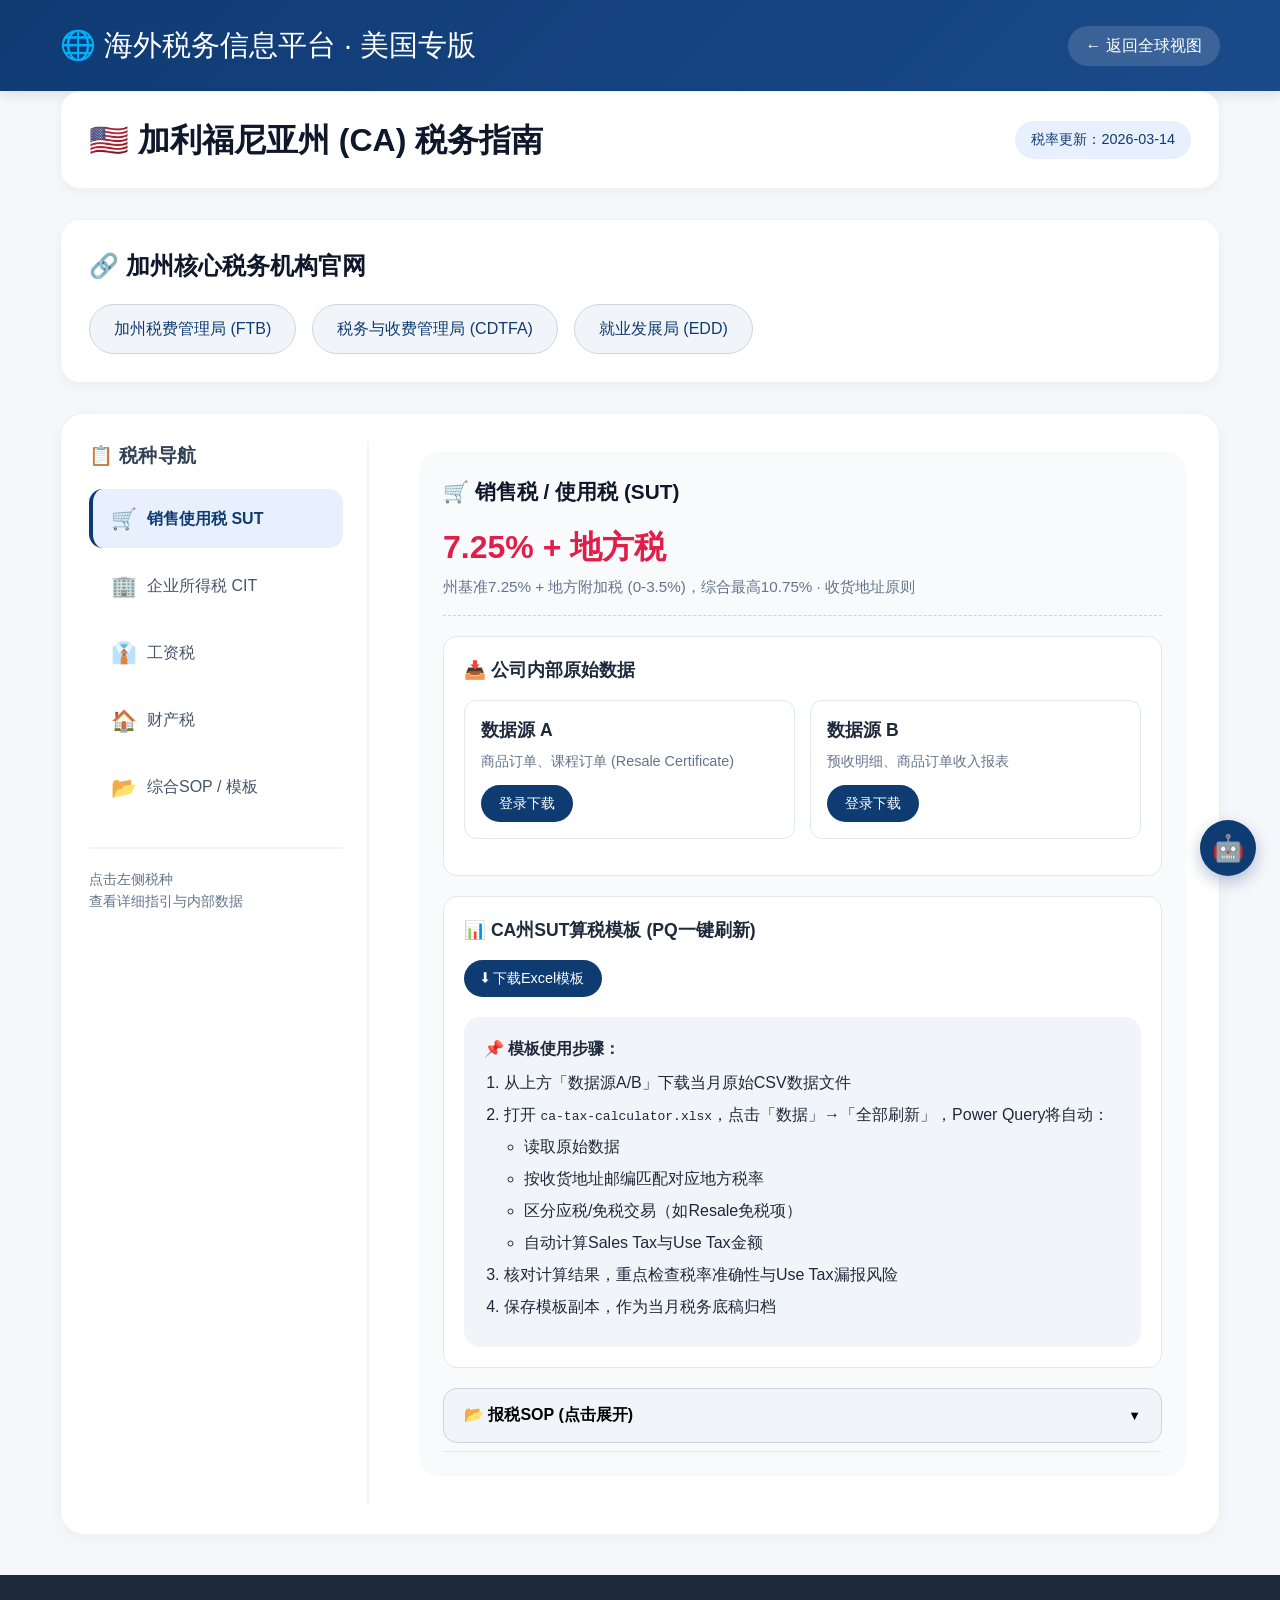
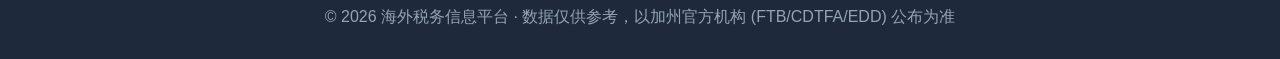
==== pages/us-ca.html @ 2dff4c27 "Update us-ca.html" ====
<!DOCTYPE html>
<html lang="zh-CN">
<head>
    <meta charset="UTF-8">
    <meta name="viewport" content="width=device-width, initial-scale=1.0">
    <title>加利福尼亚州 (CA) · 税务详情</title>
    <style>
        * {
            margin: 0;
            padding: 0;
            box-sizing: border-box;
        }

        body {
            font-family: -apple-system, BlinkMacSystemFont, "Segoe UI", Roboto, "Helvetica Neue", Arial, sans-serif;
            line-height: 1.5;
            color: #1e293b;
            background-color: #f5f7fb;
        }

        /* 固定宽度1200px */
        .container {
            width: 1200px;
            margin: 0 auto;
            padding: 0 20px;
        }

        /* 导航栏 */
        header {
            background: linear-gradient(135deg, #0f3b73, #1a4a8a);
            color: white;
            padding: 24px 0;
            box-shadow: 0 4px 12px rgba(0,0,0,0.1);
        }

        header .container {
            display: flex;
            justify-content: space-between;
            align-items: center;
        }

        header h1 {
            font-size: 1.8rem;
            font-weight: 500;
            display: flex;
            align-items: center;
            gap: 10px;
        }

        .back-link {
            color: white;
            text-decoration: none;
            padding: 8px 18px;
            background: rgba(255,255,255,0.15);
            border-radius: 30px;
            font-weight: 500;
            transition: background 0.2s;
        }
        .back-link:hover {
            background: rgba(255,255,255,0.3);
        }

        /* 主体 */
        main {
            padding: 40px 0;
        }

        /* 头部标题区 */
        .tax-detail-header {
            display: flex;
            justify-content: space-between;
            align-items: center;
            margin-bottom: 30px;
            background: white;
            padding: 24px 28px;
            border-radius: 20px;
            box-shadow: 0 4px 12px rgba(0,0,0,0.04);
            border: 1px solid #eef2f6;
        }
        .tax-detail-header h2 {
            font-size: 2rem;
            font-weight: 600;
            color: #0f172a;
        }
        .update-tag {
            background: #e8f0fe;
            color: #0f3b73;
            padding: 8px 16px;
            border-radius: 40px;
            font-size: 0.9rem;
            font-weight: 500;
        }

        /* 核心官网链接 */
        .core-links-section {
            background: white;
            border-radius: 20px;
            padding: 28px;
            margin-bottom: 30px;
            box-shadow: 0 4px 12px rgba(0,0,0,0.04);
            border: 1px solid #eef2f6;
        }
        .core-links-section h3 {
            font-size: 1.5rem;
            font-weight: 600;
            color: #0f172a;
            margin-bottom: 20px;
            display: flex;
            align-items: center;
            gap: 8px;
        }
        .links-grid {
            display: flex;
            gap: 16px;
            flex-wrap: wrap;
        }
        .gov-button {
            display: inline-block;
            padding: 12px 24px;
            background: #f1f5f9;
            color: #0f3b73;
            text-decoration: none;
            border-radius: 40px;
            font-weight: 500;
            border: 1px solid #cbd5e1;
            transition: all 0.2s;
        }
        .gov-button:hover {
            background: #e2e8f0;
            border-color: #94a3b8;
        }

        /* ===== 左右分栏导航 ===== */
        .tax-detail-grid {
            display: flex;
            gap: 30px;
            background: white;
            border-radius: 24px;
            padding: 28px;
            box-shadow: 0 4px 16px rgba(0,0,0,0.04);
            border: 1px solid #eef2f6;
            min-height: 600px;
        }

        /* 左侧税种导航 */
        .tax-nav {
            width: 280px;
            flex-shrink: 0;
            border-right: 2px solid #f1f5f9;
            padding-right: 24px;
        }
        .tax-nav h4 {
            font-size: 1.2rem;
            font-weight: 600;
            color: #334155;
            margin-bottom: 18px;
            letter-spacing: 0.3px;
        }
        .tax-nav-list {
            display: flex;
            flex-direction: column;
            gap: 8px;
        }
        .tax-nav-item {
            padding: 14px 18px;
            border-radius: 14px;
            font-size: 1rem;
            font-weight: 500;
            color: #475569;
            cursor: pointer;
            transition: all 0.2s;
            display: flex;
            align-items: center;
            gap: 10px;
            border-left: 4px solid transparent;
        }
        .tax-nav-item:hover {
            background: #f8fafc;
            color: #0f3b73;
        }
        .tax-nav-item.active {
            background: #e8f0fe;
            color: #0f3b73;
            border-left-color: #0f3b73;
            font-weight: 600;
        }
        .tax-nav-item .emoji-bg {
            font-size: 1.3rem;
        }

        /* 右侧内容面板 */
        .tax-content-panel {
            flex: 1;
            min-width: 0;
            background: #ffffff;
            border-radius: 16px;
            padding: 10px 5px 10px 20px;
        }
        .tax-content-pane {
            display: none;
            animation: fadeIn 0.3s ease;
        }
        .tax-content-pane.active-pane {
            display: block;
        }
        @keyframes fadeIn {
            from { opacity: 0.3; transform: translateY(5px); }
            to { opacity: 1; transform: translateY(0); }
        }

        /* 右侧内容卡片样式 */
        .pane-card {
            background: #f8fafc;
            border-radius: 20px;
            padding: 24px;
            margin-bottom: 20px;
        }
        .pane-card h5 {
            font-size: 1.3rem;
            font-weight: 600;
            color: #0f172a;
            margin-bottom: 16px;
            display: flex;
            align-items: center;
            gap: 10px;
        }
        .rate-badge {
            font-size: 2rem;
            font-weight: 700;
            color: #e11d48;
            margin: 10px 0 5px;
        }
        .rate-desc {
            color: #64748b;
            font-size: 0.95rem;
            margin-bottom: 20px;
            border-bottom: 1px dashed #cbd5e1;
            padding-bottom: 16px;
        }
        .data-block {
            background: white;
            border-radius: 14px;
            padding: 20px;
            margin: 20px 0;
            border: 1px solid #e2e8f0;
        }
        .data-block h6 {
            font-size: 1.1rem;
            font-weight: 600;
            margin-bottom: 12px;
            color: #1e293b;
        }
        .data-links {
            display: flex;
            gap: 15px;
            flex-wrap: wrap;
            margin: 16px 0;
        }
        .data-link-item {
            background: white;
            border-radius: 12px;
            padding: 16px;
            flex: 1 1 200px;
            border: 1px solid #e2e8f0;
        }
        .data-link-item h6 {
            margin-bottom: 8px;
        }
        .data-link-desc {
            color: #64748b;
            font-size: 0.9rem;
            margin-bottom: 12px;
        }
        .btn {
            display: inline-block;
            padding: 8px 18px;
            border-radius: 40px;
            font-weight: 500;
            text-decoration: none;
            font-size: 0.9rem;
            border: none;
            cursor: pointer;
            transition: 0.2s;
        }
        .btn-primary {
            background: #0f3b73;
            color: white;
        }
        .btn-primary:hover {
            background: #0a2955;
        }
        .btn-secondary {
            background: white;
            color: #0f3b73;
            border: 1px solid #cbd5e1;
        }
        .btn-secondary:hover {
            background: #f1f5f9;
        }

        /* 折叠SOP */
        .collapsible {
            background: #f1f5f9;
            border: 1px solid #cbd5e1;
            padding: 16px 20px;
            width: 100%;
            text-align: left;
            font-size: 1rem;
            font-weight: 600;
            border-radius: 14px;
            cursor: pointer;
            display: flex;
            justify-content: space-between;
            align-items: center;
            margin: 20px 0 8px;
        }
        .collapsible:hover {
            background: #e2e8f0;
        }
        .collapsible::after {
            content: '▼';
            font-size: 0.8rem;
            transition: transform 0.3s;
        }
        .collapsible.active::after {
            transform: rotate(180deg);
        }
        .sop-content {
            max-height: 0;
            overflow: hidden;
            transition: max-height 0.4s ease-out;
            background: #ffffff;
            border-radius: 0 0 14px 14px;
            padding: 0 20px;
            border: 1px solid #e2e8f0;
            border-top: none;
        }
        .sop-content-inner {
            padding: 20px 0;
        }

        .template-guide {
            background: #f1f5f9;
            border-radius: 16px;
            padding: 20px;
            margin-top: 20px;
        }
        .template-guide ol {
            margin-left: 20px;
            margin-top: 10px;
        }
        .template-guide li {
            margin: 8px 0;
        }

        /* AI 悬浮窗 */
        .ai-chat-container {
            position: fixed;
            bottom: 24px;
            right: 24px;
            z-index: 1000;
        }
        .ai-chat-toggle {
            width: 56px;
            height: 56px;
            background: #0f3b73;
            border: none;
            border-radius: 56px;
            font-size: 26px;
            cursor: pointer;
            box-shadow: 0 6px 16px rgba(15,59,115,0.3);
            color: white;
        }
        .ai-chat-window {
            position: absolute;
            bottom: 70px;
            right: 0;
            width: 340px;
            background: white;
            border-radius: 20px;
            border: 1px solid #e2e8f0;
            box-shadow: 0 12px 30px rgba(0,0,0,0.1);
            display: none;
        }
        .ai-chat-window.show { display: block; }
        .ai-chat-header {
            padding: 16px;
            font-weight: 600;
            background: #f8fafc;
            border-bottom: 1px solid #e2e8f0;
            display: flex;
            justify-content: space-between;
        }
        .ai-chat-close { cursor: pointer; font-size: 22px; line-height: 1; }
        .ai-chat-messages {
            height: 260px;
            overflow-y: auto;
            padding: 16px;
            background: #f8fafc;
        }
        .message {
            margin-bottom: 12px;
            padding: 8px 14px;
            border-radius: 18px;
            max-width: 85%;
            font-size: 0.9rem;
        }
        .ai-message {
            background: #e8f0fe;
            color: #1e293b;
            margin-right: auto;
        }
        .user-message {
            background: #0f3b73;
            color: white;
            margin-left: auto;
        }
        .ai-chat-input {
            display: flex;
            padding: 12px;
            border-top: 1px solid #e2e8f0;
        }
        .ai-chat-input input {
            flex: 1;
            padding: 10px 14px;
            border: 1px solid #e2e8f0;
            border-radius: 30px 0 0 30px;
            outline: none;
        }
        .ai-chat-input button {
            padding: 0 20px;
            background: #0f3b73;
            color: white;
            border: none;
            border-radius: 0 30px 30px 0;
            cursor: pointer;
        }

        footer {
            background: #1e293b;
            color: #94a3b8;
            padding: 30px 0;
            text-align: center;
            margin-top: 40px;
        }

        @media (max-width: 1200px) {
            .container { width: 100%; }
        }
    </style>
</head>
<body>

<header>
    <div class="container">
        <h1>🌐 海外税务信息平台 · 美国专版</h1>
        <a href="index.html" class="back-link">← 返回全球视图</a>
    </div>
</header>

<main class="container">
    <div class="tax-detail-header">
        <h2>🇺🇸 加利福尼亚州 (CA) 税务指南</h2>
        <span class="update-tag">税率更新：2026-03-14</span>
    </div>

    <div class="core-links-section">
        <h3>🔗 加州核心税务机构官网</h3>
        <div class="links-grid">
            <a href="https://www.ftb.ca.gov/" target="_blank" class="gov-button">加州税费管理局 (FTB)</a>
            <a href="https://www.cdtfa.ca.gov/" target="_blank" class="gov-button">税务与收费管理局 (CDTFA)</a>
            <a href="https://www.edd.ca.gov/" target="_blank" class="gov-button">就业发展局 (EDD)</a>
        </div>
    </div>

    <div class="tax-detail-grid">
        <!-- 左侧税种导航 -->
        <div class="tax-nav">
            <h4>📋 税种导航</h4>
            <div class="tax-nav-list">
                <div class="tax-nav-item active" data-pane="sut-pane">
                    <span class="emoji-bg">🛒</span> 销售使用税 SUT
                </div>
                <div class="tax-nav-item" data-pane="income-pane">
                    <span class="emoji-bg">🏢</span> 企业所得税 CIT
                </div>
                <div class="tax-nav-item" data-pane="payroll-pane">
                    <span class="emoji-bg">👔</span> 工资税
                </div>
                <div class="tax-nav-item" data-pane="property-pane">
                    <span class="emoji-bg">🏠</span> 财产税
                </div>
                <div class="tax-nav-item" data-pane="sop-pane">
                    <span class="emoji-bg">📂</span> 综合SOP / 模板
                </div>
            </div>
            <div style="margin-top: 30px; padding-top: 20px; border-top: 2px solid #f1f5f9;">
                <p style="color:#64748b; font-size:0.9rem;">点击左侧税种<br>查看详细指引与内部数据</p>
            </div>
        </div>

        <!-- 右侧内容区域 -->
        <div class="tax-content-panel">

            <!-- SUT 窗格 -->
            <div id="sut-pane" class="tax-content-pane active-pane">
                <div class="pane-card">
                    <h5>🛒 销售税 / 使用税 (SUT)</h5>
                    <div class="rate-badge">7.25% + 地方税</div>
                    <div class="rate-desc">州基准7.25% + 地方附加税 (0-3.5%)，综合最高10.75% · 收货地址原则</div>

                    <div class="data-block">
                        <h6>📥 公司内部原始数据</h6>
                        <div class="data-links">
                            <div class="data-link-item">
                                <h6>数据源 A</h6>
                                <div class="data-link-desc">商品订单、课程订单 (Resale Certificate)</div>
                                <a href="https://sso.100tal.com/portal/login/489804597" target="_blank" class="btn btn-primary">登录下载</a>
                            </div>
                            <div class="data-link-item">
                                <h6>数据源 B</h6>
                                <div class="data-link-desc">预收明细、商品订单收入报表</div>
                                <a href="https://sso.100tal.com/portal/login/388143234" target="_blank" class="btn btn-primary">登录下载</a>
                            </div>
                        </div>
                    </div>

                    <!-- 算税模板（无文档链接，直接展示步骤文字） -->
                    <div class="data-block">
                        <h6>📊 CA州SUT算税模板 (PQ一键刷新)</h6>
                        <div style="display: flex; gap:12px; flex-wrap:wrap; margin:16px 0;">
                            <a href="assets/templates/ca-tax-calculator.xlsx" class="btn btn-primary" download>⬇ 下载Excel模板</a>
                        </div>
                        <div class="template-guide">
                            <strong>📌 模板使用步骤：</strong>
                            <ol>
                                <li>从上方「数据源A/B」下载当月原始CSV数据文件</li>
                                <li>打开 <code>ca-tax-calculator.xlsx</code>，点击「数据」→「全部刷新」，Power Query将自动：
                                    <ul style="margin-left: 20px; margin-top: 8px;">
                                        <li>读取原始数据</li>
                                        <li>按收货地址邮编匹配对应地方税率</li>
                                        <li>区分应税/免税交易（如Resale免税项）</li>
                                        <li>自动计算Sales Tax与Use Tax金额</li>
                                    </ul>
                                </li>
                                <li>核对计算结果，重点检查税率准确性与Use Tax漏报风险</li>
                                <li>保存模板副本，作为当月税务底稿归档</li>
                            </ol>
                        </div>
                    </div>

                    <!-- SOP折叠块 -->
                    <button class="collapsible" data-target="sut-sop">📂 报税SOP (点击展开)</button>
                    <div id="sut-sop" class="sop-content">
                        <div class="sop-content-inner">
                            <p><strong>一、核心原则与定义</strong><br>
                            CA SUT = 7.25% 基准 + 地方附加税，按收货地计税；卖方收 Sales Tax，买方补 Use Tax，核心是“有形动产 + 零售/使用”，合规关键在税率准确、Use Tax不漏报。<br>
                            - <strong>Sales Tax</strong>：对有形动产零售销售征收，由卖方代收代缴给CDTFA。<br>
                            - <strong>Use Tax</strong>：对在加州使用但未缴销售税的应税商品征收，由买方自行申报。<br>
                            - 征管主体：CDTFA，遵循目的地原则（按收货地计税）。</p>

                            <p><strong>二、税率结构（2026年）</strong><br>
                            - 州基准税率：7.25%（含6.00%州税 + 1.25%强制地方税）<br>
                            - 地方附加税：0%–3.5%，综合税率最高可达10.75%（如旧金山、洛杉矶部分区域）<br>
                            - 税率查询：使用CDTFA官方工具，按收货邮编查询精确税率。</p>

                            <p><strong>三、征税范围</strong><br>
                            ✅ 应税项目：有形动产零售、跨境/跨州采购自用、赠予/内部领用应税商品<br>
                            ❌ 免税项目：未加工食品杂货、处方药/医疗设备、制造业/研发设备、转售商品（凭Resale Certificate）、州际/国际贸易商品</p>

                            <p><strong>四、Sales Tax vs. Use Tax 区分</strong><br>
                            1. <strong>Sales Tax（卖方税）</strong>：在加州从事零售业务的卖方需办理Seller‘s Permit，向买方收税并按期申报给CDTFA；触发条件为加州实体存在或远程销售超过阈值（2026年：年销售额≥$500,000 或交易笔数≥200笔）。<br>
                            2. <strong>Use Tax（买方税）</strong>：在加州使用应税商品但未缴Sales Tax的买方需申报；常见场景为外州/跨境无税采购自用、内部领用免税商品；企业并入CDTFA-401申报，个人可在Form 540申报。</p>

                            <a href="assets/sop/CA-SUT-SOP.pdf" class="btn btn-secondary" style="margin-top:16px;" download>📥 下载PDF版SOP</a>
                        </div>
                    </div>
                </div>
            </div>

            <!-- 企业所得税窗格 -->
            <div id="income-pane" class="tax-content-pane">
                <div class="pane-card">
                    <h5>🏢 企业所得税 CIT</h5>
                    <div class="rate-badge">8.84%</div>
                    <div class="rate-desc">固定税率，基于加州净收入；S型公司税率为1.5%</div>
                    <div class="data-block">
                        <h6>📁 相关指引</h6>
                        <p>申报截止日：每年4月15日（公司）<br>扩展截止日：10月15日（需申请）</p>
                        <p>主要表格：FTB 100 (公司) / FTB 100S (S型)</p>
                        <a href="https://www.ftb.ca.gov/forms/" target="_blank" class="btn btn-primary">FTB 表格下载</a>
                    </div>
                    <div class="data-block">
                        <h6>📊 内部损益数据</h6>
                        <div class="data-link-item" style="margin-top:10px;">
                            <h6>财务系统导出</h6>
                            <div class="data-link-desc">P&L by state (California)</div>
                            <a href="#" class="btn btn-secondary" onclick="alert('请联系财务组获取权限')">申请访问</a>
                        </div>
                    </div>
                </div>
            </div>

            <!-- 工资税窗格 -->
            <div id="payroll-pane" class="tax-content-pane">
                <div class="pane-card">
                    <h5>👔 工资税 (Payroll)</h5>
                    <div class="rate-badge">3.5% - 6.2%</div>
                    <div class="rate-desc">包含UI、SDI、ETT等，雇主雇员共同承担</div>
                    <div class="data-block">
                        <h6>🔍 EDD 相关</h6>
                        <p>失业保险 (UI): 新雇主3.4% , 成熟雇主浮动<br>伤残保险 (SDI): 雇员部分1.2% (2026)<br>就业培训税 (ETT): 0.1% (仅限特定行业)</p>
                        <a href="https://www.edd.ca.gov/payroll_taxes/" target="_blank" class="btn btn-primary">查看EDD税率表</a>
                    </div>
                </div>
            </div>

            <!-- 财产税窗格 -->
            <div id="property-pane" class="tax-content-pane">
                <div class="pane-card">
                    <h5>🏠 财产税</h5>
                    <div class="rate-badge">约1% + 附加税</div>
                    <div class="rate-desc">按房产评估价值1% + 地方债券附加税</div>
                    <div class="data-block">
                        <p>每年由县评估官评定价值，通常在11月1日和2月1日分两期缴纳。</p>
                        <a href="https://www.cdtfa.ca.gov/taxes-and-fees/property-taxes.htm" target="_blank" class="btn btn-primary">了解更多</a>
                    </div>
                </div>
            </div>

            <!-- 综合SOP/模板窗格 -->
            <div id="sop-pane" class="tax-content-pane">
                <div class="pane-card">
                    <h5>📂 加州税务综合SOP & 模板</h5>
                    <p style="margin-bottom:20px;">包含销售税、工资税、所得税常用流程与计算模板</p>
                    <div class="data-links" style="flex-direction: column; gap:16px;">
                        <div class="data-link-item">
                            <h6>SUT 月度申报 SOP+模板</h6>
                            <div class="data-link-desc">含Power Query自动计税文件</div>
                            <a href="assets/templates/ca-tax-calculator.xlsx" class="btn btn-primary" download>下载 Excel</a>
                        </div>
                        <div class="data-link-item">
                            <h6>工资税对账模板</h6>
                            <div class="data-link-desc">核对季度工资单与EDD申报表</div>
                            <a href="#" class="btn btn-secondary" onclick="alert('准备中')">预览</a>
                        </div>
                        <div class="data-link-item">
                            <h6>企业所得税预估计算器</h6>
                            <div class="data-link-desc">基于净收入的快速估算</div>
                            <a href="#" class="btn btn-secondary" onclick="alert('开发中')">查看</a>
                        </div>
                    </div>
                </div>
            </div>
        </div>
    </div>
</main>

<div class="ai-chat-container">
    <button class="ai-chat-toggle" id="ai-chat-toggle">🤖</button>
    <div class="ai-chat-window" id="ai-chat-window">
        <div class="ai-chat-header">
            <span>CA 税务助手</span>
            <span class="ai-chat-close" id="ai-chat-close">×</span>
        </div>
        <div class="ai-chat-messages" id="ai-chat-messages">
            <div class="message ai-message">点击左侧税种查看详细内容。我可以回答税率、截止日等问题。</div>
        </div>
        <div class="ai-chat-input">
            <input id="ai-chat-input" placeholder="例如：销售税地方税率">
            <button id="ai-chat-send">发送</button>
        </div>
    </div>
</div>

<footer>
    <div class="container">
        <p>© 2026 海外税务信息平台 · 数据仅供参考，以加州官方机构 (FTB/CDTFA/EDD) 公布为准</p>
    </div>
</footer>

<script>
    const navItems = document.querySelectorAll('.tax-nav-item');
    const panes = document.querySelectorAll('.tax-content-pane');

    navItems.forEach(item => {
        item.addEventListener('click', function(e) {
            navItems.forEach(nav => nav.classList.remove('active'));
            this.classList.add('active');
            const targetId = this.getAttribute('data-pane');
            panes.forEach(pane => pane.classList.remove('active-pane'));
            const activePane = document.getElementById(targetId);
            if (activePane) activePane.classList.add('active-pane');
        });
    });

    document.querySelectorAll('.collapsible').forEach(btn => {
        btn.addEventListener('click', function() {
            this.classList.toggle('active');
            const targetId = this.getAttribute('data-target');
            const content = document.getElementById(targetId);
            if (content.style.maxHeight) {
                content.style.maxHeight = null;
            } else {
                content.style.maxHeight = content.scrollHeight + 'px';
            }
        });
    });

    const toggle = document.getElementById('ai-chat-toggle');
    const closeBtn = document.getElementById('ai-chat-close');
    const windowChat = document.getElementById('ai-chat-window');
    toggle.addEventListener('click', () => windowChat.classList.toggle('show'));
    closeBtn.addEventListener('click', () => windowChat.classList.remove('show'));

    document.getElementById('ai-chat-send').addEventListener('click', sendAIMessage);
    document.getElementById('ai-chat-input').addEventListener('keypress', (e) => {
        if (e.key === 'Enter') sendAIMessage();
    });

    function sendAIMessage() {
        const input = document.getElementById('ai-chat-input');
        const msg = input.value.trim();
        if (!msg) return;

        const messagesDiv = document.getElementById('ai-chat-messages');
        const userDiv = document.createElement('div');
        userDiv.className = 'message user-message';
        userDiv.textContent = msg;
        messagesDiv.appendChild(userDiv);

        input.value = '';
        messagesDiv.scrollTop = messagesDiv.scrollHeight;

        setTimeout(() => {
            const aiDiv = document.createElement('div');
            aiDiv.className = 'message ai-message';
            if (msg.includes('销售税') || msg.includes('SUT')) {
                aiDiv.textContent = '加州销售税 = 7.25%州税 + 地方税 (0-3.5%)。最高10.75%。';
            } else if (msg.includes('企业所得税')) {
                aiDiv.textContent = '企业所得税税率 8.84%，S型公司 1.5%。截止日4月15日。';
            } else if (msg.includes('截止')) {
                aiDiv.textContent = '销售税：月度申报次月20日；企业所得税：4月15日。';
            } else {
                aiDiv.textContent = '请参考左侧税种导航或官网链接。';
            }
            messagesDiv.appendChild(aiDiv);
            messagesDiv.scrollTop = messagesDiv.scrollHeight;
        }, 400);
    }
</script>

</body>
</html>
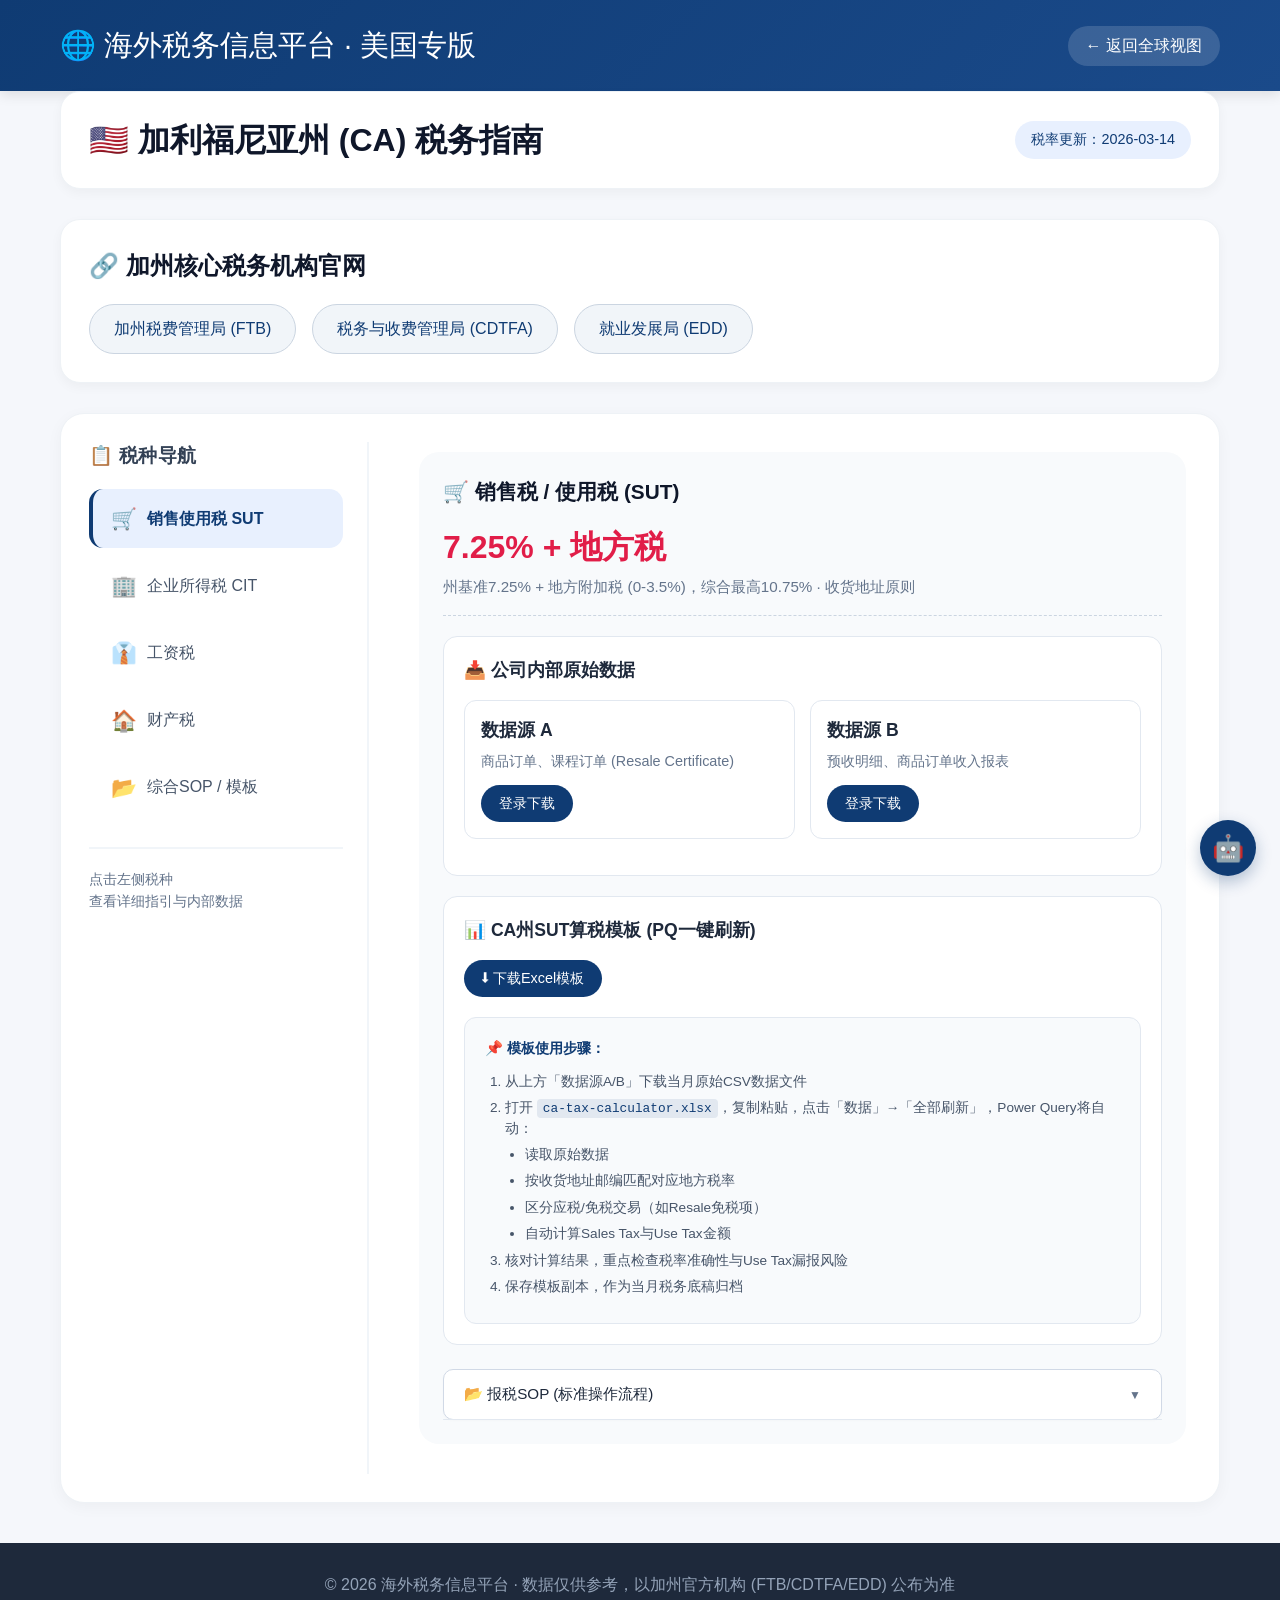
==== commit 459b37d9: "Update us-ca.html" ====
--- a/pages/us-ca.html
+++ b/pages/us-ca.html
@@ -55,6 +55,7 @@
             border-radius: 30px;
             font-weight: 500;
             transition: background 0.2s;
+            cursor: pointer;
         }
         .back-link:hover {
             background: rgba(255,255,255,0.3);
@@ -298,28 +299,72 @@
             background: #f1f5f9;
         }
 
-        /* 折叠SOP */
+        /* 模板使用步骤 - 小号文字美化 */
+        .template-guide {
+            background: #f8fafc;
+            border-radius: 12px;
+            padding: 20px;
+            margin-top: 20px;
+            border: 1px solid #e2e8f0;
+        }
+        .template-guide strong {
+            font-size: 0.9rem;
+            color: #0f3b73;
+            display: block;
+            margin-bottom: 12px;
+            font-weight: 600;
+        }
+        .template-guide ol, .template-guide ul {
+            margin-left: 20px;
+            color: #475569;
+            font-size: 0.85rem;
+        }
+        .template-guide li {
+            margin: 6px 0;
+            line-height: 1.5;
+            font-size: 0.85rem;
+        }
+        .template-guide code {
+            background: #e2e8f0;
+            padding: 2px 6px;
+            border-radius: 4px;
+            font-size: 0.8rem;
+            color: #0f3b73;
+            font-family: monospace;
+        }
+        .template-guide ul {
+            list-style-type: disc;
+        }
+
+        /* 折叠SOP - 全新精致样式 */
+        .sop-section {
+            margin-top: 24px;
+        }
         .collapsible {
-            background: #f1f5f9;
-            border: 1px solid #cbd5e1;
-            padding: 16px 20px;
+            background: white;
+            border: 1px solid #d1d9e6;
+            padding: 14px 20px;
             width: 100%;
             text-align: left;
-            font-size: 1rem;
-            font-weight: 600;
-            border-radius: 14px;
+            font-size: 0.95rem;
+            font-weight: 500;
+            border-radius: 10px;
             cursor: pointer;
             display: flex;
             justify-content: space-between;
             align-items: center;
-            margin: 20px 0 8px;
+            transition: all 0.2s;
+            color: #1e293b;
+            box-shadow: 0 1px 3px rgba(0,0,0,0.02);
         }
         .collapsible:hover {
-            background: #e2e8f0;
+            background: #f1f5f9;
+            border-color: #9aa9b9;
         }
         .collapsible::after {
             content: '▼';
-            font-size: 0.8rem;
+            font-size: 0.75rem;
+            color: #64748b;
             transition: transform 0.3s;
         }
         .collapsible.active::after {
@@ -330,27 +375,45 @@
             overflow: hidden;
             transition: max-height 0.4s ease-out;
             background: #ffffff;
-            border-radius: 0 0 14px 14px;
-            padding: 0 20px;
+            border-radius: 0 0 12px 12px;
             border: 1px solid #e2e8f0;
             border-top: none;
+            margin-top: -1px;
         }
         .sop-content-inner {
-            padding: 20px 0;
-        }
-
-        .template-guide {
-            background: #f1f5f9;
-            border-radius: 16px;
             padding: 20px;
+            font-size: 0.85rem;
+            line-height: 1.6;
+            color: #334155;
+        }
+        .sop-content-inner p {
+            margin-bottom: 16px;
+            font-size: 0.85rem;
+        }
+        .sop-content-inner strong {
+            color: #0f3b73;
+            font-weight: 600;
+            font-size: 0.85rem;
+        }
+        .sop-content-inner ul, .sop-content-inner ol {
+            margin-left: 20px;
+            margin-bottom: 16px;
+        }
+        .sop-content-inner li {
+            margin: 6px 0;
+            font-size: 0.85rem;
+        }
+        .sop-download {
             margin-top: 20px;
-        }
-        .template-guide ol {
-            margin-left: 20px;
-            margin-top: 10px;
-        }
-        .template-guide li {
-            margin: 8px 0;
+            padding-top: 16px;
+            border-top: 1px dashed #cbd5e1;
+            display: flex;
+            gap: 12px;
+            align-items: center;
+        }
+        .sop-download .btn {
+            font-size: 0.8rem;
+            padding: 6px 14px;
         }
 
         /* AI 悬浮窗 */
@@ -454,7 +517,8 @@
 <header>
     <div class="container">
         <h1>🌐 海外税务信息平台 · 美国专版</h1>
-        <a href="index.html" class="back-link">← 返回全球视图</a>
+        <!-- 修复返回链接：使用 onclick 跳转，避免 404 -->
+        <a onclick="window.location.href='index.html'" class="back-link">← 返回全球视图</a>
     </div>
 </header>
 
@@ -525,7 +589,7 @@
                         </div>
                     </div>
 
-                    <!-- 算税模板（无文档链接，直接展示步骤文字） -->
+                    <!-- 算税模板 - 文字步骤 -->
                     <div class="data-block">
                         <h6>📊 CA州SUT算税模板 (PQ一键刷新)</h6>
                         <div style="display: flex; gap:12px; flex-wrap:wrap; margin:16px 0;">
@@ -535,8 +599,8 @@
                             <strong>📌 模板使用步骤：</strong>
                             <ol>
                                 <li>从上方「数据源A/B」下载当月原始CSV数据文件</li>
-                                <li>打开 <code>ca-tax-calculator.xlsx</code>，点击「数据」→「全部刷新」，Power Query将自动：
-                                    <ul style="margin-left: 20px; margin-top: 8px;">
+                                <li>打开 <code>ca-tax-calculator.xlsx</code>，复制粘贴，点击「数据」→「全部刷新」，Power Query将自动：
+                                    <ul>
                                         <li>读取原始数据</li>
                                         <li>按收货地址邮编匹配对应地方税率</li>
                                         <li>区分应税/免税交易（如Resale免税项）</li>
@@ -549,30 +613,35 @@
                         </div>
                     </div>
 
-                    <!-- SOP折叠块 -->
-                    <button class="collapsible" data-target="sut-sop">📂 报税SOP (点击展开)</button>
-                    <div id="sut-sop" class="sop-content">
-                        <div class="sop-content-inner">
-                            <p><strong>一、核心原则与定义</strong><br>
-                            CA SUT = 7.25% 基准 + 地方附加税，按收货地计税；卖方收 Sales Tax，买方补 Use Tax，核心是“有形动产 + 零售/使用”，合规关键在税率准确、Use Tax不漏报。<br>
-                            - <strong>Sales Tax</strong>：对有形动产零售销售征收，由卖方代收代缴给CDTFA。<br>
-                            - <strong>Use Tax</strong>：对在加州使用但未缴销售税的应税商品征收，由买方自行申报。<br>
-                            - 征管主体：CDTFA，遵循目的地原则（按收货地计税）。</p>
-
-                            <p><strong>二、税率结构（2026年）</strong><br>
-                            - 州基准税率：7.25%（含6.00%州税 + 1.25%强制地方税）<br>
-                            - 地方附加税：0%–3.5%，综合税率最高可达10.75%（如旧金山、洛杉矶部分区域）<br>
-                            - 税率查询：使用CDTFA官方工具，按收货邮编查询精确税率。</p>
-
-                            <p><strong>三、征税范围</strong><br>
-                            ✅ 应税项目：有形动产零售、跨境/跨州采购自用、赠予/内部领用应税商品<br>
-                            ❌ 免税项目：未加工食品杂货、处方药/医疗设备、制造业/研发设备、转售商品（凭Resale Certificate）、州际/国际贸易商品</p>
-
-                            <p><strong>四、Sales Tax vs. Use Tax 区分</strong><br>
-                            1. <strong>Sales Tax（卖方税）</strong>：在加州从事零售业务的卖方需办理Seller‘s Permit，向买方收税并按期申报给CDTFA；触发条件为加州实体存在或远程销售超过阈值（2026年：年销售额≥$500,000 或交易笔数≥200笔）。<br>
-                            2. <strong>Use Tax（买方税）</strong>：在加州使用应税商品但未缴Sales Tax的买方需申报；常见场景为外州/跨境无税采购自用、内部领用免税商品；企业并入CDTFA-401申报，个人可在Form 540申报。</p>
-
-                            <a href="assets/sop/CA-SUT-SOP.pdf" class="btn btn-secondary" style="margin-top:16px;" download>📥 下载PDF版SOP</a>
+                    <!-- SOP折叠块 - 美化版 -->
+                    <div class="sop-section">
+                        <button class="collapsible" data-target="sut-sop">📂 报税SOP (标准操作流程)</button>
+                        <div id="sut-sop" class="sop-content">
+                            <div class="sop-content-inner">
+                                <p><strong>一、核心原则与定义</strong><br>
+                                CA SUT = 7.25% 基准 + 地方附加税，按收货地计税；卖方收 Sales Tax，买方补 Use Tax，核心是“有形动产 + 零售/使用”，合规关键在税率准确、Use Tax不漏报。</p>
+                                <ul>
+                                    <li><strong>Sales Tax</strong>：对有形动产零售销售征收，由卖方代收代缴给CDTFA。</li>
+                                    <li><strong>Use Tax</strong>：对在加州使用但未缴销售税的应税商品征收，由买方自行申报。</li>
+                                    <li>征管主体：CDTFA，遵循目的地原则（按收货地计税）。</li>
+                                </ul>
+
+                                <p><strong>二、税率结构（2026年）</strong><br>
+                                州基准税率：7.25%（含6.00%州税 + 1.25%强制地方税）<br>
+                                地方附加税：0%–3.5%，综合税率最高可达10.75%（如旧金山、洛杉矶部分区域）<br>
+                                税率查询：使用CDTFA官方工具，按收货邮编查询精确税率。</p>
+
+                                <p><strong>三、征税范围</strong></p>
+                                <ul>
+                                    <li>✅ 应税项目：有形动产零售、跨境/跨州采购自用、赠予/内部领用应税商品</li>
+                                    <li>❌ 免税项目：未加工食品杂货、处方药/医疗设备、制造业/研发设备、转售商品（凭Resale Certificate）、州际/国际贸易商品</li>
+                                </ul>
+
+                                <div class="sop-download">
+                                    <a href="assets/sop/CA-SUT-SOP.pdf" class="btn btn-secondary" download>📥 下载PDF版SOP</a>
+                                    <span style="color:#94a3b8; font-size:0.8rem;">PDF版本包含完整流程图</span>
+                                </div>
+                            </div>
                         </div>
                     </div>
                 </div>
@@ -632,7 +701,7 @@
             <div id="sop-pane" class="tax-content-pane">
                 <div class="pane-card">
                     <h5>📂 加州税务综合SOP & 模板</h5>
-                    <p style="margin-bottom:20px;">包含销售税、工资税、所得税常用流程与计算模板</p>
+                    <p style="margin-bottom:20px; font-size:0.9rem; color:#475569;">包含销售税、工资税、所得税常用流程与计算模板</p>
                     <div class="data-links" style="flex-direction: column; gap:16px;">
                         <div class="data-link-item">
                             <h6>SUT 月度申报 SOP+模板</h6>
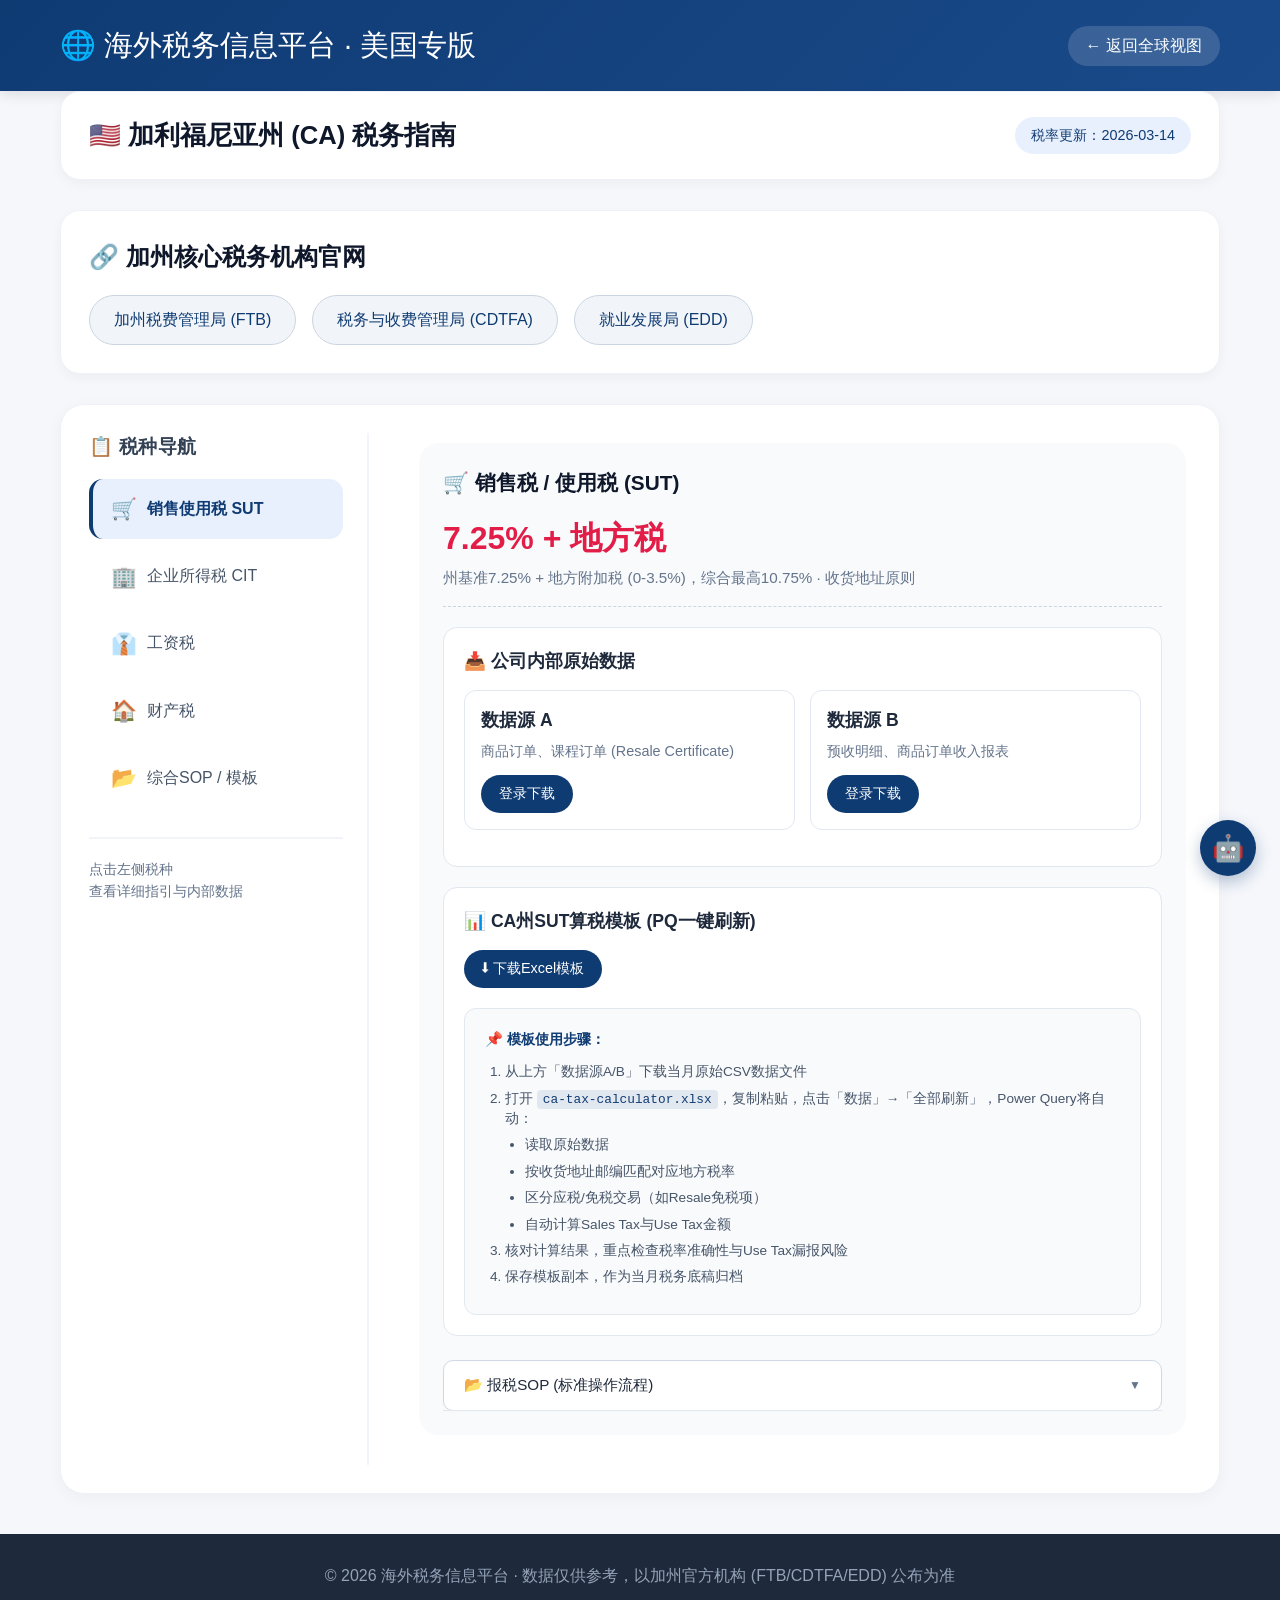
==== commit 189ff8ed: "Update us-ca.html" ====
--- a/pages/us-ca.html
+++ b/pages/us-ca.html
@@ -79,7 +79,7 @@
             border: 1px solid #eef2f6;
         }
         .tax-detail-header h2 {
-            font-size: 2rem;
+            font-size: 1.6rem;
             font-weight: 600;
             color: #0f172a;
         }
@@ -299,7 +299,7 @@
             background: #f1f5f9;
         }
 
-        /* 模板使用步骤 - 小号文字美化 */
+        /* 模板使用步骤 -  */
         .template-guide {
             background: #f8fafc;
             border-radius: 12px;
@@ -381,31 +381,59 @@
             margin-top: -1px;
         }
         .sop-content-inner {
-            padding: 20px;
-            font-size: 0.85rem;
+            padding: 24px;
+            font-size: 0.9rem;
             line-height: 1.6;
             color: #334155;
         }
+        .sop-step {
+            margin-bottom: 28px;
+        }
+        .sop-step:last-child {
+            margin-bottom: 0;
+        }
+        .sop-step-title {
+            font-weight: 600;
+            color: #0f3b73;
+            font-size: 1rem;
+            margin-bottom: 12px;
+            padding-bottom: 6px;
+            border-bottom: 1px solid #e2e8f0;
+            display: flex;
+            align-items: center;
+            gap: 8px;
+        }
+        .sop-step-title .step-number {
+            background: #0f3b73;
+            color: white;
+            width: 24px;
+            height: 24px;
+            border-radius: 24px;
+            display: inline-flex;
+            align-items: center;
+            justify-content: center;
+            font-size: 0.8rem;
+            font-weight: 500;
+        }
         .sop-content-inner p {
-            margin-bottom: 16px;
-            font-size: 0.85rem;
+            margin-bottom: 12px;
+            font-size: 0.9rem;
         }
         .sop-content-inner strong {
             color: #0f3b73;
             font-weight: 600;
-            font-size: 0.85rem;
         }
         .sop-content-inner ul, .sop-content-inner ol {
-            margin-left: 20px;
+            margin-left: 24px;
             margin-bottom: 16px;
         }
         .sop-content-inner li {
             margin: 6px 0;
-            font-size: 0.85rem;
+            font-size: 0.9rem;
         }
         .sop-download {
-            margin-top: 20px;
-            padding-top: 16px;
+            margin-top: 24px;
+            padding-top: 20px;
             border-top: 1px dashed #cbd5e1;
             display: flex;
             gap: 12px;
@@ -414,6 +442,20 @@
         .sop-download .btn {
             font-size: 0.8rem;
             padding: 6px 14px;
+        }
+        .sop-note {
+            background: #fef9e7;
+            border-left: 4px solid #f1c40f;
+            padding: 16px;
+            border-radius: 8px;
+            margin-top: 20px;
+            font-size: 0.85rem;
+        }
+        .sop-note p {
+            margin-bottom: 8px;
+        }
+        .sop-note ul {
+            margin-left: 20px;
         }
 
         /* AI 悬浮窗 */
@@ -566,7 +608,7 @@
         <!-- 右侧内容区域 -->
         <div class="tax-content-panel">
 
-            <!-- SUT 窗格 -->
+            <!-- SUT 窗格 - 更新SOP内容 -->
             <div id="sut-pane" class="tax-content-pane active-pane">
                 <div class="pane-card">
                     <h5>🛒 销售税 / 使用税 (SUT)</h5>
@@ -613,33 +655,59 @@
                         </div>
                     </div>
 
-                    <!-- SOP折叠块 - 美化版 -->
+                    <!-- SOP折叠块 - 按照最新要求更新 -->
                     <div class="sop-section">
                         <button class="collapsible" data-target="sut-sop">📂 报税SOP (标准操作流程)</button>
                         <div id="sut-sop" class="sop-content">
                             <div class="sop-content-inner">
-                                <p><strong>一、核心原则与定义</strong><br>
-                                CA SUT = 7.25% 基准 + 地方附加税，按收货地计税；卖方收 Sales Tax，买方补 Use Tax，核心是“有形动产 + 零售/使用”，合规关键在税率准确、Use Tax不漏报。</p>
-                                <ul>
-                                    <li><strong>Sales Tax</strong>：对有形动产零售销售征收，由卖方代收代缴给CDTFA。</li>
-                                    <li><strong>Use Tax</strong>：对在加州使用但未缴销售税的应税商品征收，由买方自行申报。</li>
-                                    <li>征管主体：CDTFA，遵循目的地原则（按收货地计税）。</li>
-                                </ul>
-
-                                <p><strong>二、税率结构（2026年）</strong><br>
-                                州基准税率：7.25%（含6.00%州税 + 1.25%强制地方税）<br>
-                                地方附加税：0%–3.5%，综合税率最高可达10.75%（如旧金山、洛杉矶部分区域）<br>
-                                税率查询：使用CDTFA官方工具，按收货邮编查询精确税率。</p>
-
-                                <p><strong>三、征税范围</strong></p>
-                                <ul>
-                                    <li>✅ 应税项目：有形动产零售、跨境/跨州采购自用、赠予/内部领用应税商品</li>
-                                    <li>❌ 免税项目：未加工食品杂货、处方药/医疗设备、制造业/研发设备、转售商品（凭Resale Certificate）、州际/国际贸易商品</li>
-                                </ul>
+                                <!-- 步骤1：数据下载 -->
+                                <div class="sop-step">
+                                    <div class="sop-step-title">
+                                        <span class="step-number">1</span> 数据下载
+                                    </div>
+                                    <p>登录上方「数据源A/B」下载当月 4 类核心报表：</p>
+                                    <ul>
+                                        <li><strong>商品订单收入报表</strong></li>
+                                        <li><strong>预收明细报表</strong></li>
+                                        <li><strong>商品订单表</strong></li>
+                                        <li><strong>课程订单表</strong></li>
+                                    </ul>
+                                    <p>下载链接：</p>
+                                    <ul>
+                                        <li><a href="https://sso.100tal.com/portal/login/489804597" target="_blank">https://sso.100tal.com/portal/login/489804597</a></li>
+                                        <li><a href="https://sso.100tal.com/portal/login/388143234" target="_blank">https://sso.100tal.com/portal/login/388143234</a></li>
+                                    </ul>
+                                </div>
+
+                                <!-- 步骤2：数据清洗 -->
+                                <div class="sop-step">
+                                    <div class="sop-step-title">
+                                        <span class="step-number">2</span> 数据清洗
+                                    </div>
+                                    <p>筛选商品订单收入报表，删除「交易类型名称」列为「退款」的对应订单 ID 及相关数据。</p>
+                                </div>
+
+                                <!-- 步骤3：数据合并 -->
+                                <div class="sop-step">
+                                    <div class="sop-step-title">
+                                        <span class="step-number">3</span> 数据合并
+                                    </div>
+                                    <p>以订单编号为关联键，将清洗后的商品订单表与课程订单表合并，整合关联数据。</p>
+                                </div>
+
+                                <!-- 关键注意点 -->
+                                <div class="sop-note">
+                                    <p><strong>🔑 关键注意点</strong></p>
+                                    <ul>
+                                        <li><strong>数据筛选核心规则：</strong>仅剔除「退款」类订单 ID，保留其他交易类型数据；</li>
+                                        <li><strong>合并核心依据：</strong>严格以「订单编号」为唯一匹配维度，确保两表数据关联准确；</li>
+                                        <li><strong>数据源范围：</strong>覆盖加州的 4 类官方报表，需区分州级数据维度。</li>
+                                    </ul>
+                                </div>
 
                                 <div class="sop-download">
                                     <a href="assets/sop/CA-SUT-SOP.pdf" class="btn btn-secondary" download>📥 下载PDF版SOP</a>
-                                    <span style="color:#94a3b8; font-size:0.8rem;">PDF版本包含完整流程图</span>
+                                    <span style="color:#94a3b8; font-size:0.8rem;">PDF版本包含完整内容</span>
                                 </div>
                             </div>
                         </div>
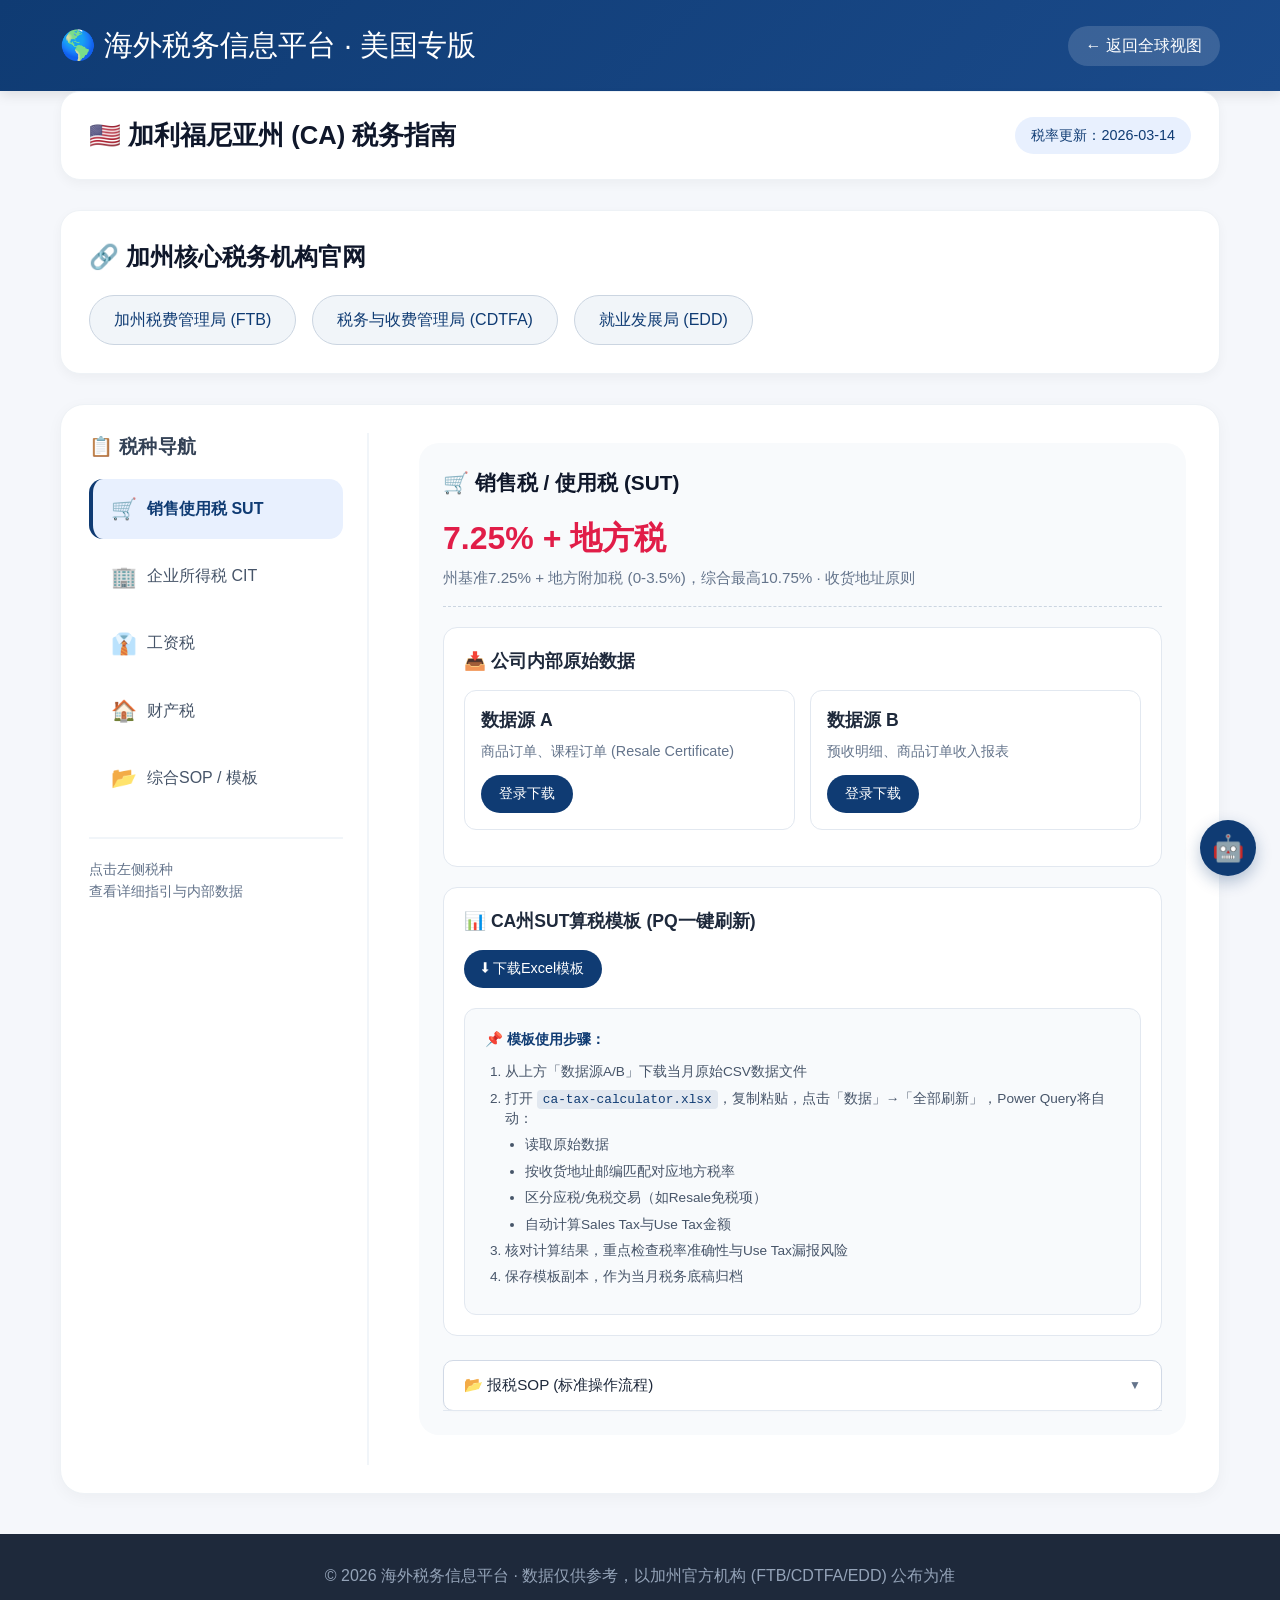
==== commit 348a6800: "Update us-ca.html" ====
--- a/pages/us-ca.html
+++ b/pages/us-ca.html
@@ -558,9 +558,8 @@
 
 <header>
     <div class="container">
-        <h1>🌐 海外税务信息平台 · 美国专版</h1>
-        <!-- 修复返回链接：使用 onclick 跳转，避免 404 -->
-        <a onclick="window.location.href='index.html'" class="back-link">← 返回全球视图</a>
+        <h1>🌎 海外税务信息平台 · 美国专版</h1>
+        <a onclick="window.location.href='../index.html'" class="back-link">← 返回全球视图</a>
     </div>
 </header>
 
@@ -635,7 +634,7 @@
                     <div class="data-block">
                         <h6>📊 CA州SUT算税模板 (PQ一键刷新)</h6>
                         <div style="display: flex; gap:12px; flex-wrap:wrap; margin:16px 0;">
-                            <a href="assets/templates/ca-tax-calculator.xlsx" class="btn btn-primary" download>⬇ 下载Excel模板</a>
+                            <a href="../assets/templates/ca-tax-calculator.xlsx" class="btn btn-primary" download>⬇ 下载Excel模板</a>
                         </div>
                         <div class="template-guide">
                             <strong>📌 模板使用步骤：</strong>
@@ -671,11 +670,6 @@
                                         <li><strong>预收明细报表</strong></li>
                                         <li><strong>商品订单表</strong></li>
                                         <li><strong>课程订单表</strong></li>
-                                    </ul>
-                                    <p>下载链接：</p>
-                                    <ul>
-                                        <li><a href="https://sso.100tal.com/portal/login/489804597" target="_blank">https://sso.100tal.com/portal/login/489804597</a></li>
-                                        <li><a href="https://sso.100tal.com/portal/login/388143234" target="_blank">https://sso.100tal.com/portal/login/388143234</a></li>
                                     </ul>
                                 </div>
 
@@ -774,7 +768,7 @@
                         <div class="data-link-item">
                             <h6>SUT 月度申报 SOP+模板</h6>
                             <div class="data-link-desc">含Power Query自动计税文件</div>
-                            <a href="assets/templates/ca-tax-calculator.xlsx" class="btn btn-primary" download>下载 Excel</a>
+                            <a href="../assets/templates/ca-tax-calculator.xlsx" class="btn btn-primary" download>下载 Excel</a>
                         </div>
                         <div class="data-link-item">
                             <h6>工资税对账模板</h6>
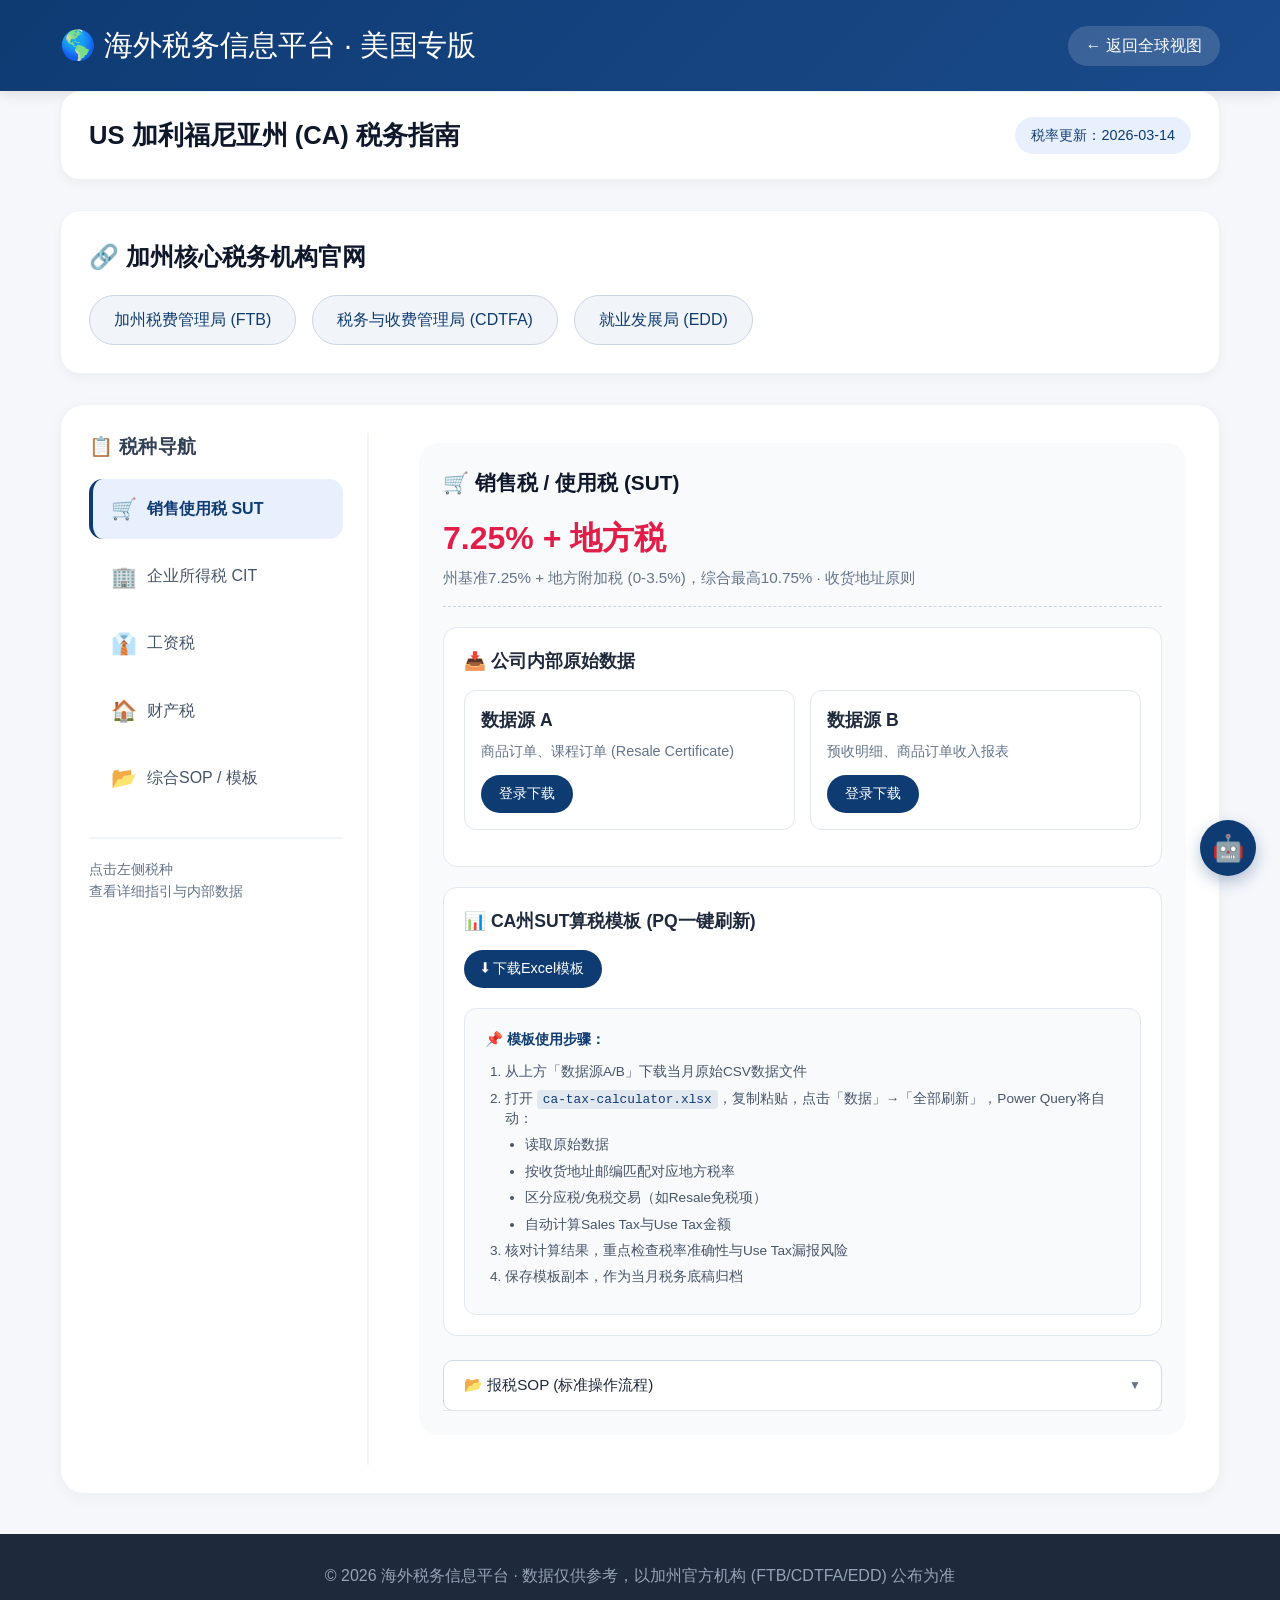
==== commit 558c9002: "Update us-ca.html" ====
--- a/pages/us-ca.html
+++ b/pages/us-ca.html
@@ -565,7 +565,7 @@
 
 <main class="container">
     <div class="tax-detail-header">
-        <h2>🇺🇸 加利福尼亚州 (CA) 税务指南</h2>
+        <h2>US 加利福尼亚州 (CA) 税务指南</h2>
         <span class="update-tag">税率更新：2026-03-14</span>
     </div>
 
